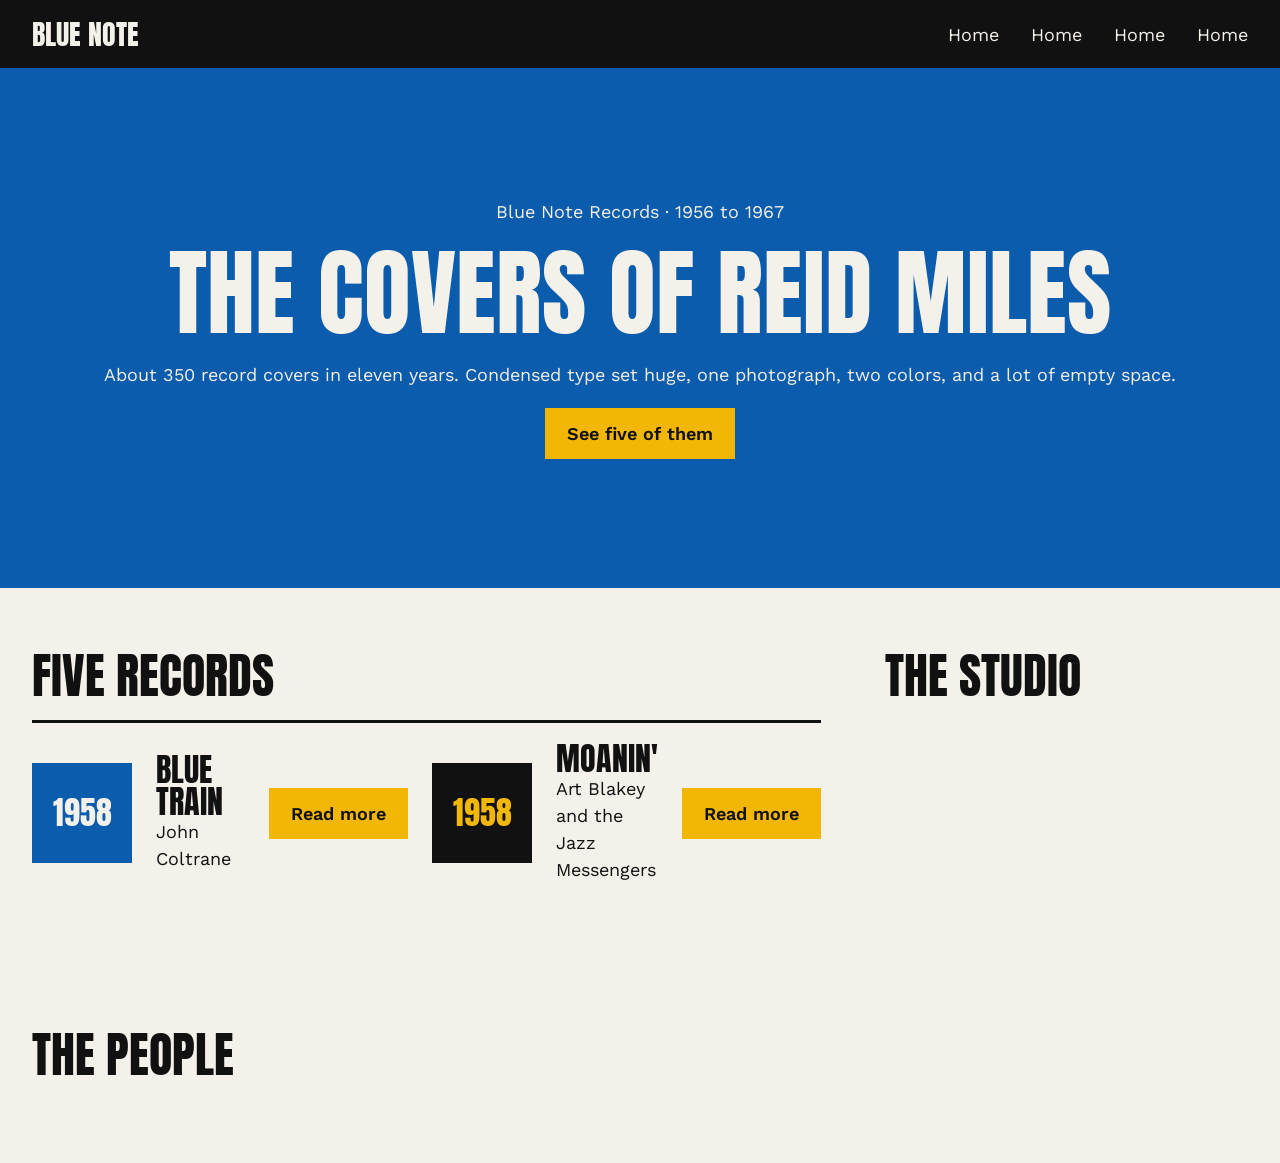
==== pages/blue-note.html @ 5b4d7a20 "body additions" ====
<!DOCTYPE html>
<html lang="en">
<head>
    <meta charset="UTF-8">
    <meta name="viewport" content="width=device-width, initial-scale=1.0">
    <title>Blue Note, the covers of Reid Miles</title>

    <link rel="preconnect" href="https://fonts.googleapis.com">
    <link rel="preconnect" href="https://fonts.gstatic.com" crossorigin>
    <link href="https://fonts.googleapis.com/css2?family=Anton&family=Work+Sans:wght@400;600&display=swap" rel="stylesheet">

    <link rel="stylesheet" href="../css/styles.css">
</head>
<body>

<header class="site-header">
    <a class="logo" href="../index.html">Blue Note</a>
    <nav>
        <ul>
            <li><a href="../index.html">Home</a></li>
            <li><a href="#records">Home</a></li>
            <li><a href="#people">Home</a></li>
            <li><a href="#sources">Home</a></li>
        </ul>
    </nav>
</header>

<section class="hero">
    <p>Blue Note Records &middot; 1956 to 1967</p>
    <h1>The covers of Reid Miles</h1>
    <p>About 350 record covers in eleven years.
        Condensed type set huge, one photograph, two colors,
        and a lot of empty space.</p>
    <a class="button" href="#records">See five of them</a>
</section>

<section class="records" id="records">
    <h2>Five records</h2>

    <article class="album">
        <div class="swatch blue">1958</div>
        <div class="info">
            <h3>Blue Train</h3>
            <p>John Coltrane</p>
        </div>
        <a class="button" href="https://en.wikipedia.org/wiki/Blue_Train_(album)">Read more</a>
        
        <div class="swatch ink">1958</div>
        <div class="info">
            <h3>Moanin'</h3>
            <p>	Art Blakey and the Jazz Messengers</p>
        </div>
        <a class="button" href="https://en.wikipedia.org/wiki/Moanin%27">Read more</a>


    </article>

</section>

<aside class="studio">
    <h2>The Studio</h2>
</aside>

<section class="people" id="people">
    <h2>The people</h2>
</section>


</body>
</html>
---- css/styles.css ----
* {
    box-sizing: border-box;
    margin: 0;
    padding: 0;
}

body {
    display: grid;
    grid-template-columns: 2fr 1fr;
    background: #F4F1EA;
    color:#111111;
    font-family: 'Work Sans', sans-serif;
    font-size: 18px;
    line-height: 1.5;
}

h1, h2, h3, .logo, .swatch {
    font-family: 'Anton', sans-serif;
    font-weight: 400;
    text-transform: uppercase;
    line-height: 1;
}

.site-header {
    display: flex;
    justify-content: space-between;
    align-items: center;
    padding: 20px 32px;
    background: #111111;
    color:#F4F1EA;
}

.site-header a {
    color: #F4F1EA;
    text-decoration: none;
}

.logo {
    font-size: 28px;
}

nav ul {
    display: flex;
    gap: 32px;
    list-style: none;
}

.hero {
    display: flex;
    flex-direction: column;
    justify-content: center;
    align-items: center;
    gap: 20px;
    min-height: 520px;
    padding: 48px 32px;
    background: #0B5CAD;
    color:#F4F1EA;
    text-align: center;
}

.hero h1 {
    font-size: 96px;
}

.button {
    padding: 12px 22px;
    background: #F2B705;
    color:#111111;
    font-weight: 600;
    text-decoration: none;
}

.site-header, .hero, .people, .site-footer
{
    grid-column: span 2;
}

.records, .studio, .people {
    padding: 64px 32px;
}

h2 {
    font-size: 48px;
    margin-bottom: 20px;
}

h3 {
    font-size: 32px;
}

.album {
    display: flex;
    align-items: center;
    gap: 24px;
    padding: 20px 0;
    border-top: 3px solid #111111;
}

.swatch {
    display: flex;
    justify-content: center;
    align-items: center;
    flex: 0 0 100px;
    height: 100px;
    font-size: 32px;
}

.blue { background: #0B5CAD; color: #F4F1EA}
.ink { background: #111111; color: #F2B705}
.orange { background: #E0592A;}
.yellow { background: #F2B705;}

.info {
    flex: 1;
}
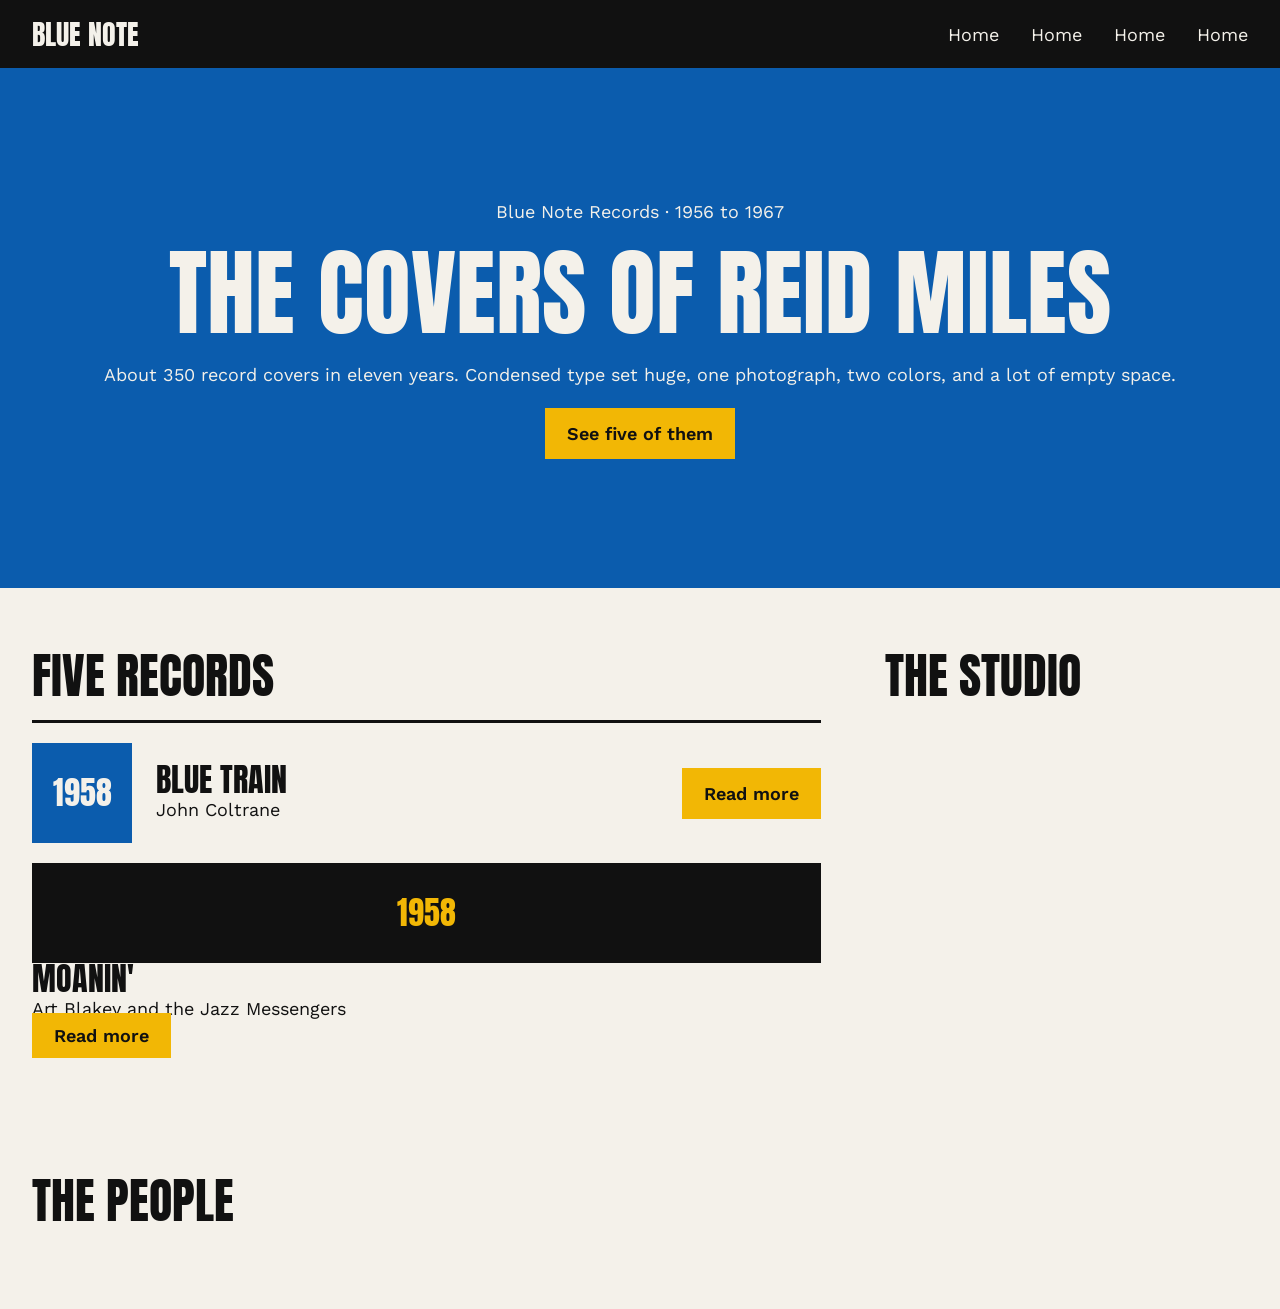
==== commit 4d6cc074: "addition fix" ====
--- a/pages/blue-note.html
+++ b/pages/blue-note.html
@@ -44,15 +44,15 @@
             <p>John Coltrane</p>
         </div>
         <a class="button" href="https://en.wikipedia.org/wiki/Blue_Train_(album)">Read more</a>
-        
+    </article>
+    
+    <article>
         <div class="swatch ink">1958</div>
         <div class="info">
             <h3>Moanin'</h3>
             <p>	Art Blakey and the Jazz Messengers</p>
         </div>
         <a class="button" href="https://en.wikipedia.org/wiki/Moanin%27">Read more</a>
-
-
     </article>
 
 </section>
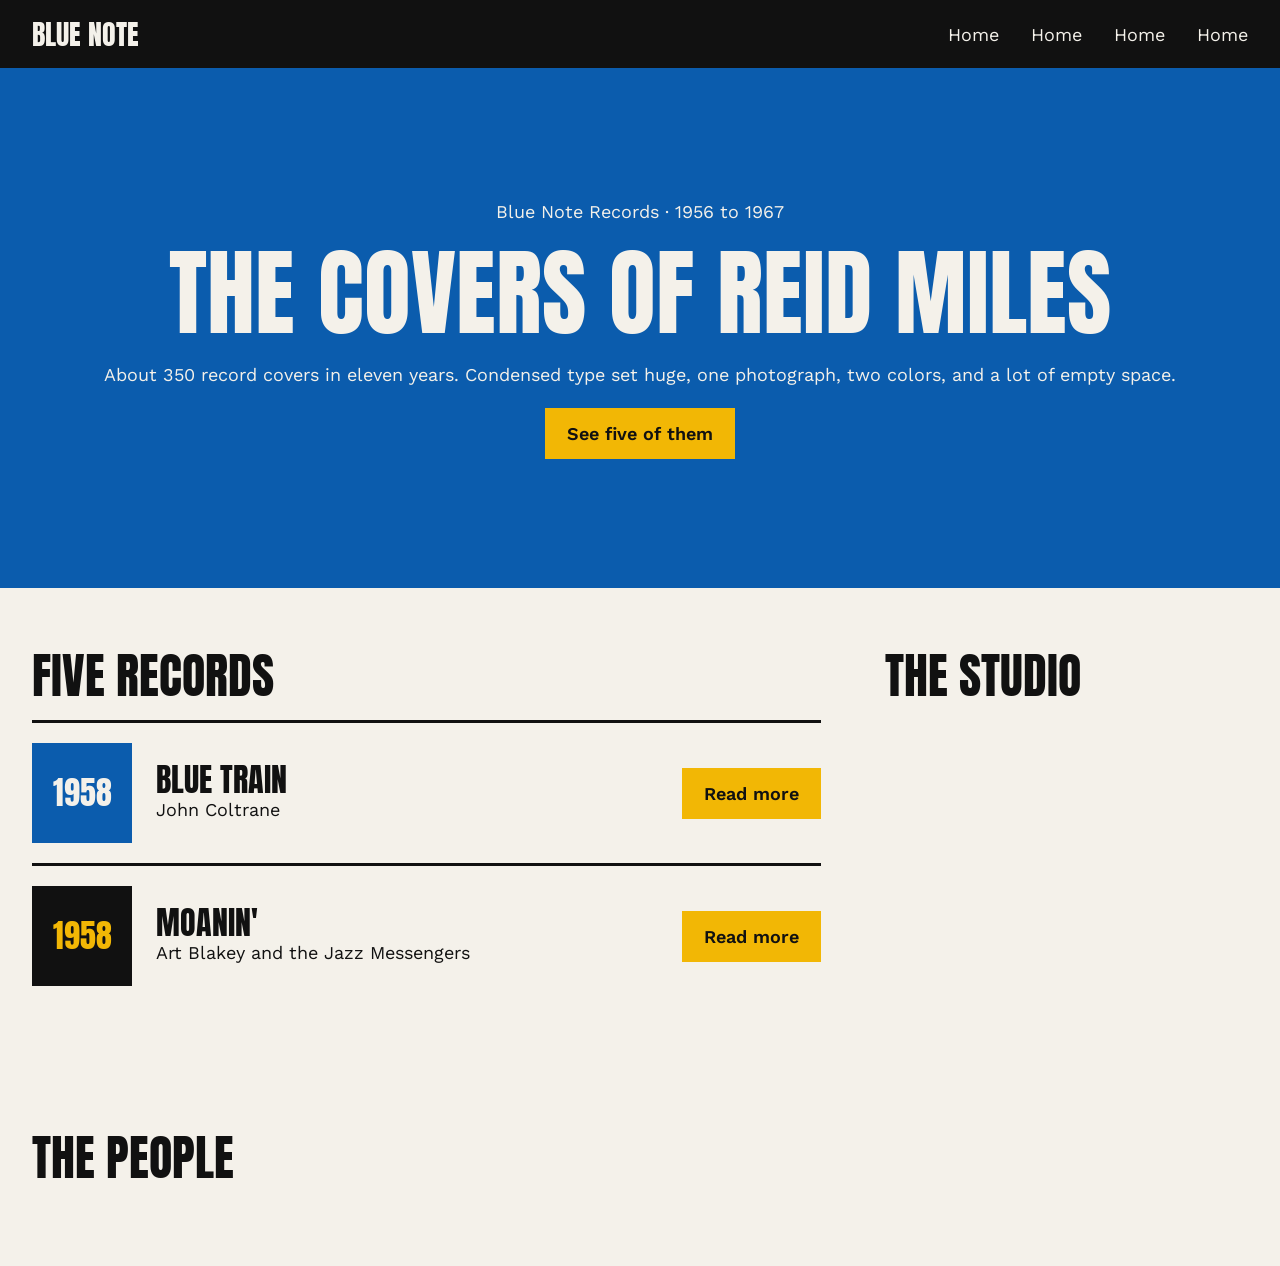
==== commit 4f5390d6: "even more fix" ====
--- a/pages/blue-note.html
+++ b/pages/blue-note.html
@@ -46,7 +46,7 @@
         <a class="button" href="https://en.wikipedia.org/wiki/Blue_Train_(album)">Read more</a>
     </article>
     
-    <article>
+    <article class="album">
         <div class="swatch ink">1958</div>
         <div class="info">
             <h3>Moanin'</h3>
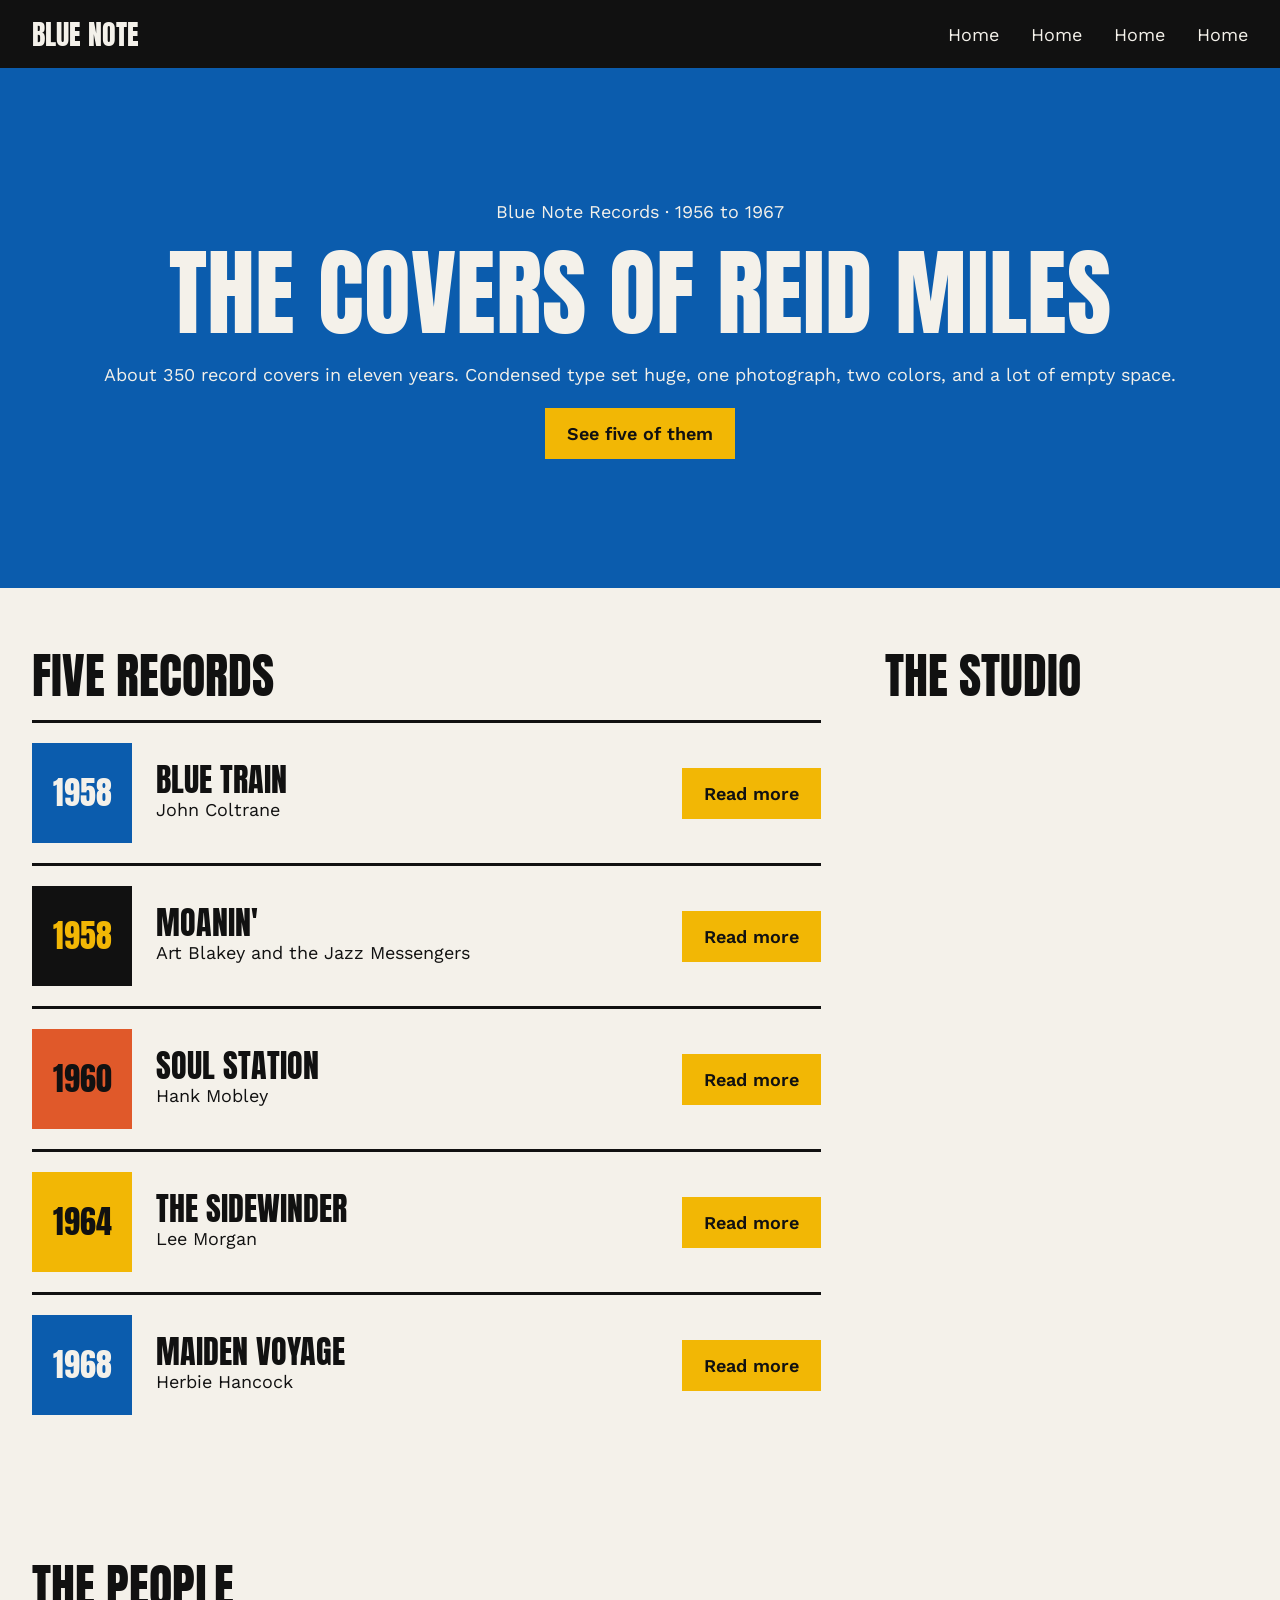
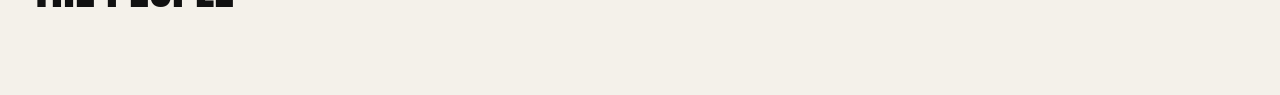
==== commit 06b0c884: "added albums" ====
--- a/pages/blue-note.html
+++ b/pages/blue-note.html
@@ -50,9 +50,36 @@
         <div class="swatch ink">1958</div>
         <div class="info">
             <h3>Moanin'</h3>
-            <p>	Art Blakey and the Jazz Messengers</p>
+            <p>Art Blakey and the Jazz Messengers</p>
         </div>
         <a class="button" href="https://en.wikipedia.org/wiki/Moanin%27">Read more</a>
+    </article>
+
+    <article class="album">
+        <div class="swatch orange">1960</div>
+        <div class="info">
+            <h3>Soul Station</h3>
+            <p>Hank Mobley</p>
+        </div>
+        <a class="button" href="https://en.wikipedia.org/wiki/Soul_Station">Read more</a>
+    </article>
+
+    <article class="album">
+        <div class="swatch yellow">1964</div>
+        <div class="info">
+            <h3>The Sidewinder</h3>
+            <p>Lee Morgan</p>
+        </div>
+        <a class="button" href="en.wikipedia.org/wiki/The_Sidewinder">Read more</a>
+    </article>
+
+    <article class="album">
+        <div class="swatch blue">1968</div>
+        <div class="info">
+            <h3>Maiden Voyage</h3>
+            <p>Herbie Hancock</p>
+        </div>
+        <a class="button" href="https://en.wikipedia.org/wiki/Maiden_Voyage_(Herbie_Hancock_album)">Read more</a>
     </article>
 
 </section>
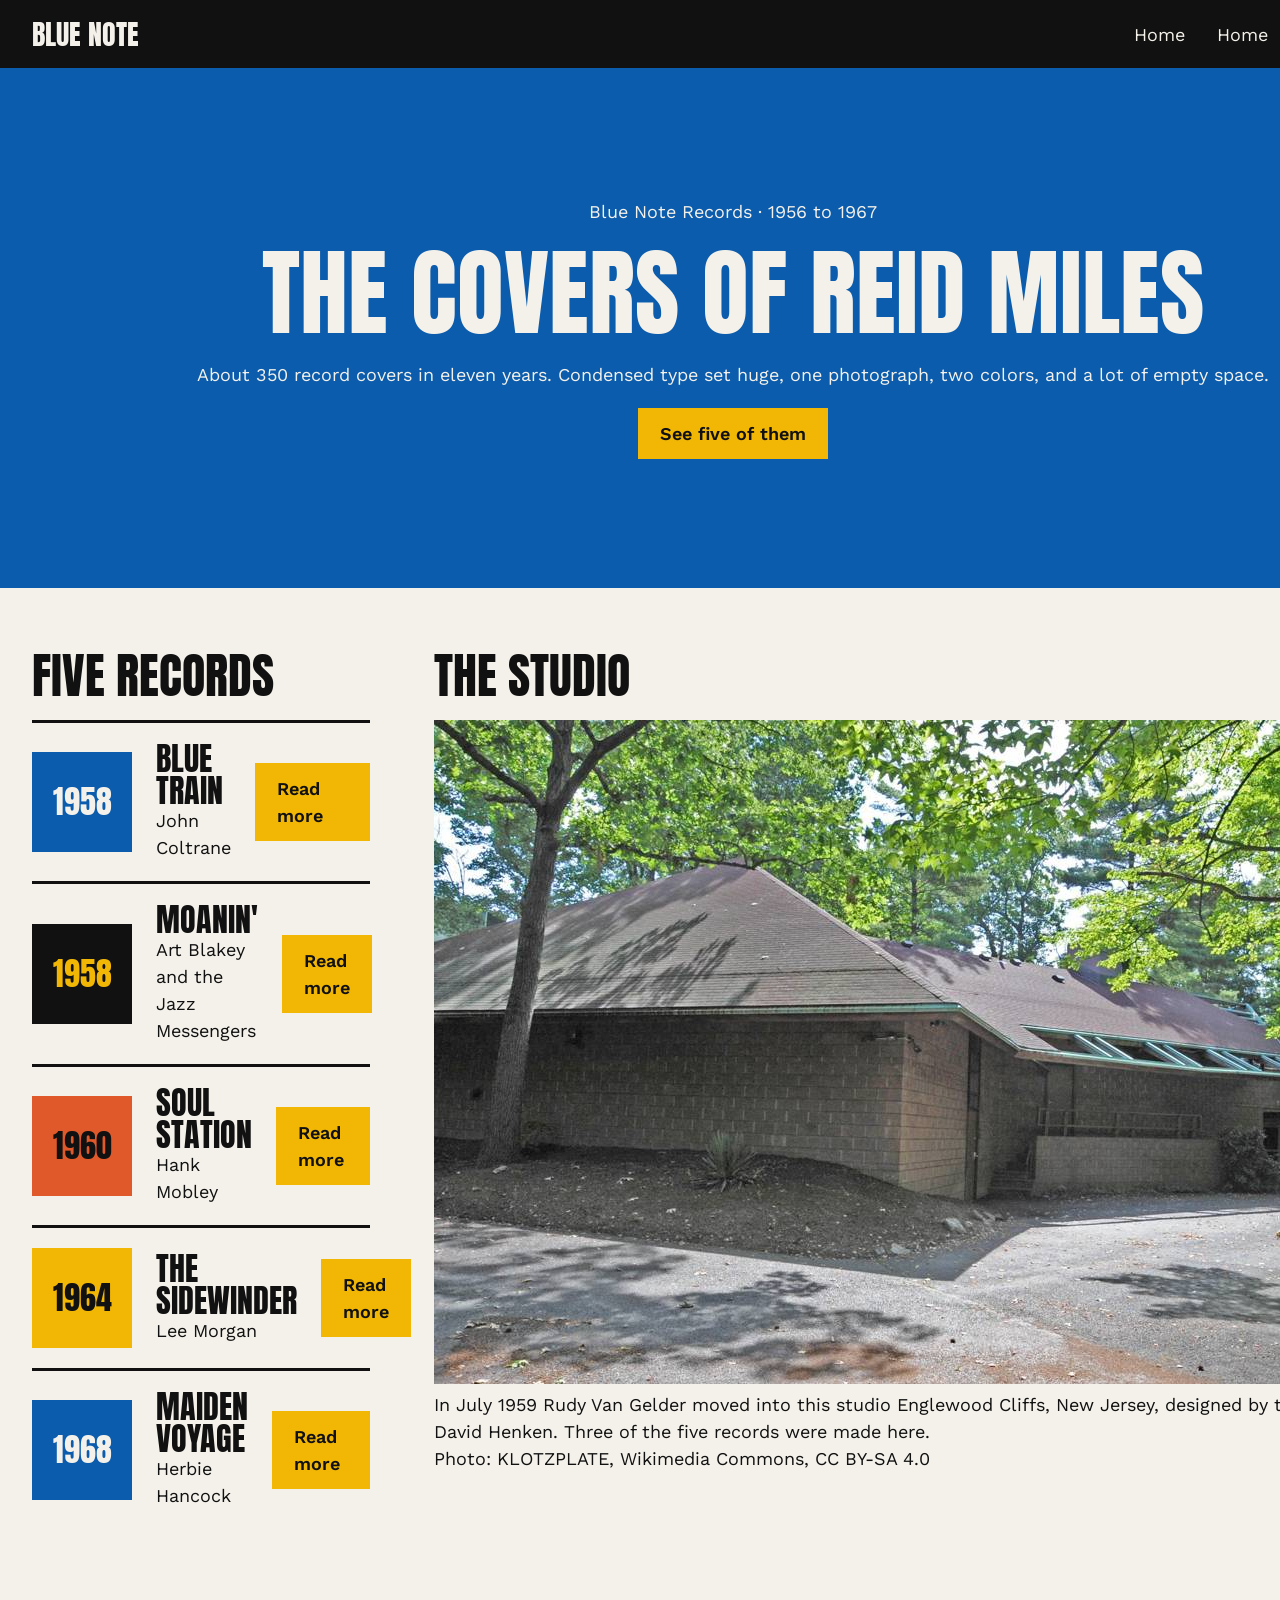
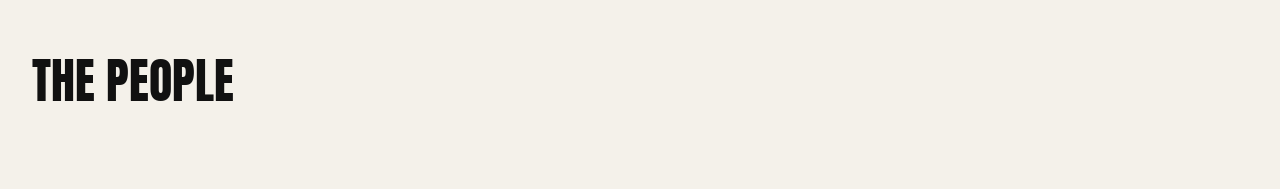
==== commit f7478b9c: "added studio info" ====
--- a/pages/blue-note.html
+++ b/pages/blue-note.html
@@ -85,7 +85,11 @@
 </section>
 
 <aside class="studio">
-    <h2>The Studio</h2>
+    <h2>The studio</h2>
+    <img src="../images/van-gelder-studio.jpg" width="1000" height="664"
+        alt="The low brick Van Gelder Studio under tall trees in Englewood Cliffs, New Jersey">
+    <p>In July 1959 Rudy Van Gelder moved into this studio Englewood Cliffs, New Jersey, designed by the architect David Henken. Three of the five records were made here.</p>
+    <p>Photo: KLOTZPLATE, Wikimedia Commons, CC BY-SA 4.0</p>
 </aside>
 
 <section class="people" id="people">
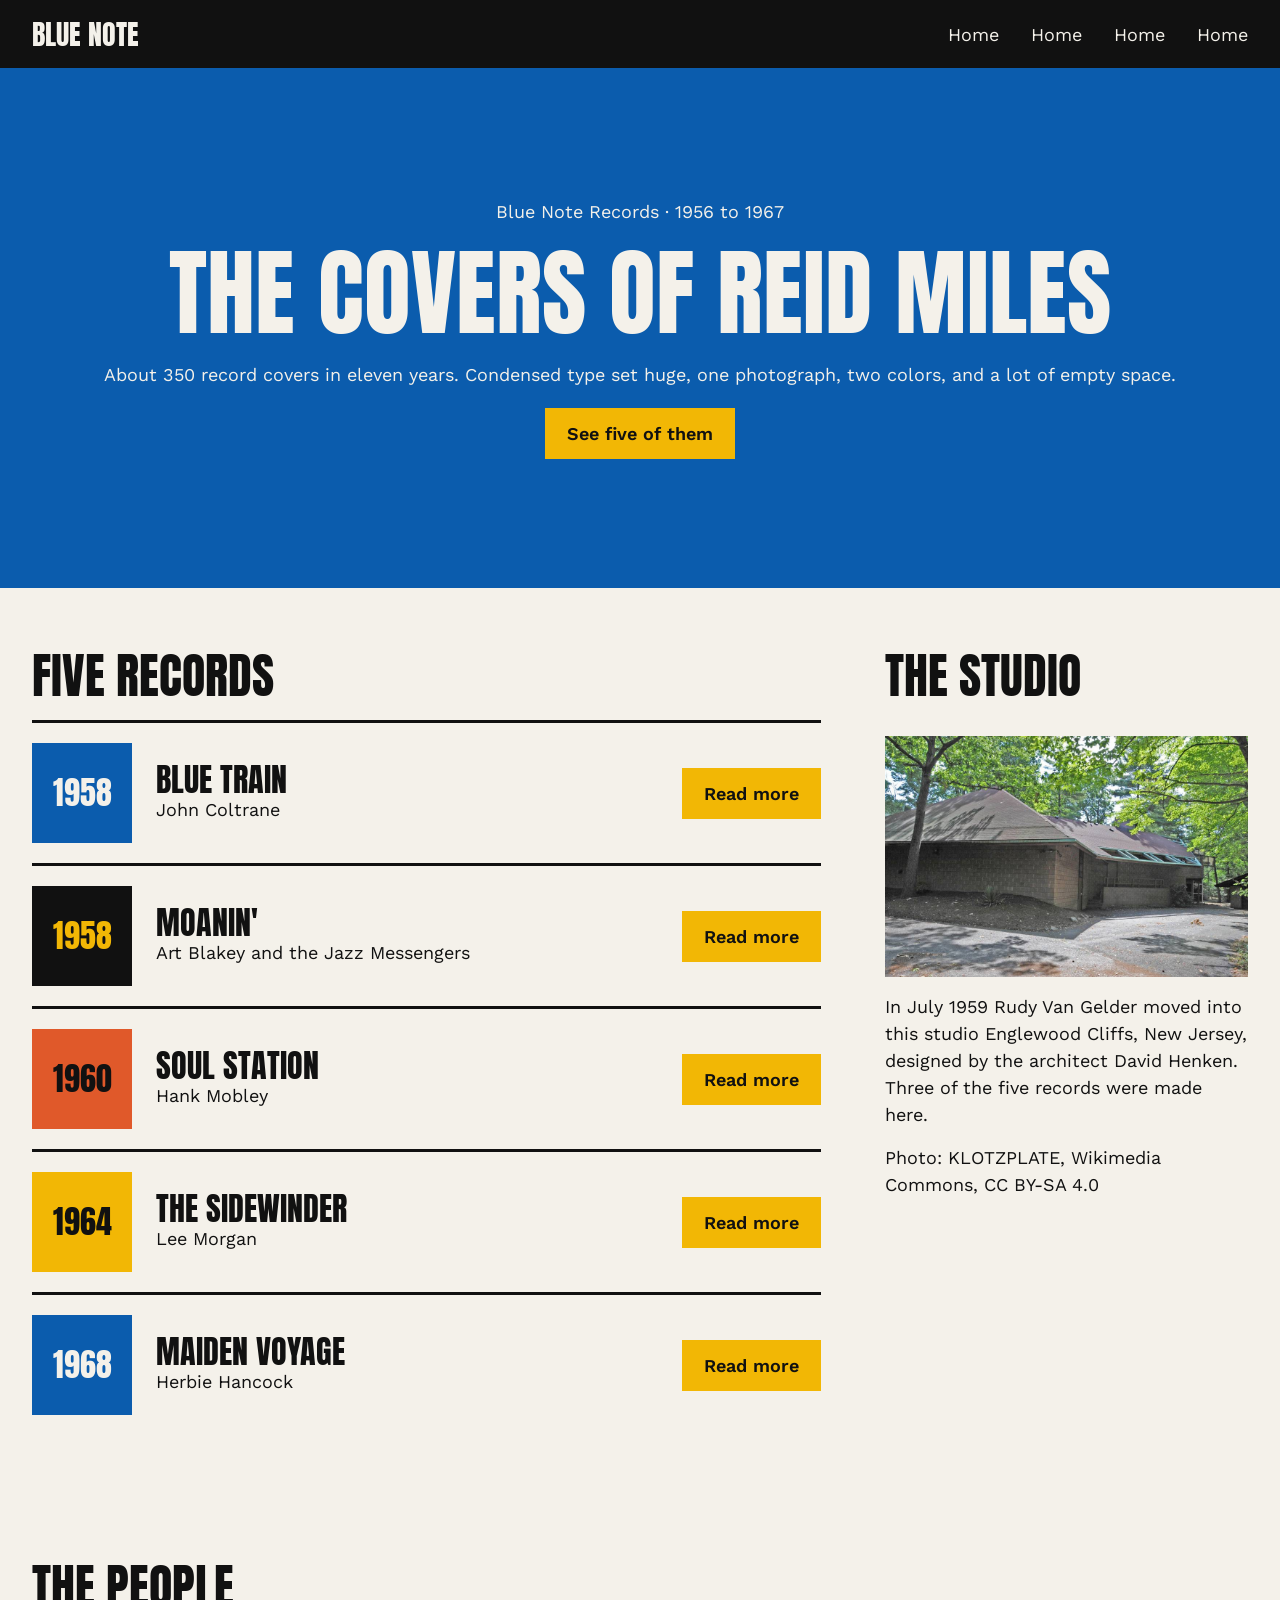
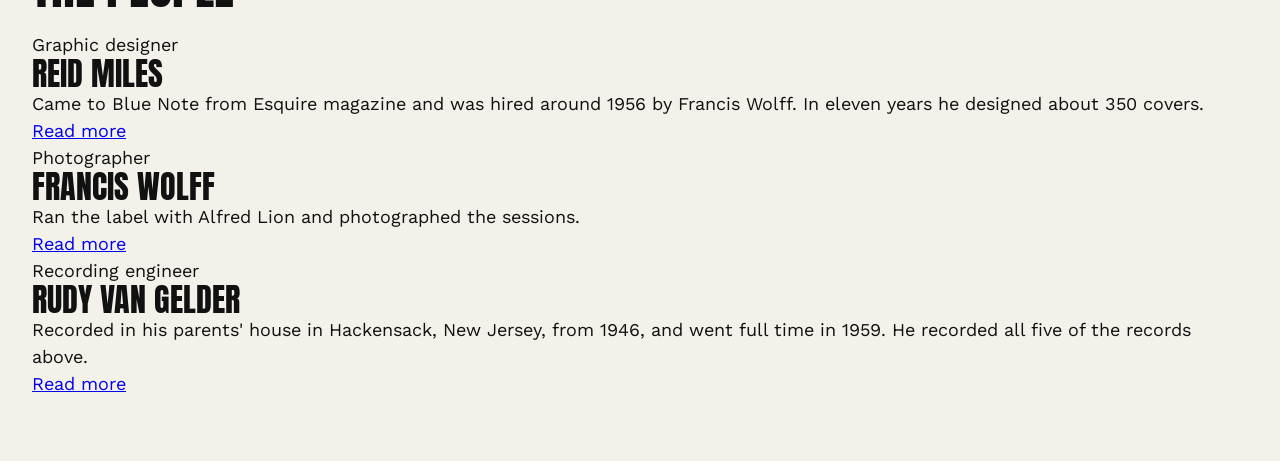
==== commit 0ec6509d: "added people" ====
--- a/pages/blue-note.html
+++ b/pages/blue-note.html
@@ -94,6 +94,35 @@
 
 <section class="people" id="people">
     <h2>The people</h2>
+    <div class="cards">
+
+        <article class="person">
+            <div>
+                <p>Graphic designer</p>
+                <h3>Reid Miles</h3>
+                <p>Came to Blue Note from Esquire magazine and was hired around 1956 by Francis Wolff. In eleven years he designed about 350 covers.</p>
+            </div>
+            <a href="https://en.wikipedia.org/wiki/Reid_Miles">Read more</a>
+        </article>
+
+        <article class="person">
+            <div>
+                <p>Photographer</p>
+                <h3>Francis Wolff</h3>
+                <p>Ran the label with Alfred Lion and photographed the sessions.</p>
+            </div>
+            <a href="https://en.wikipedia.org/wiki/Francis_Wolff">Read more</a>
+        </article>
+
+        <article class="person">
+            <div>
+                <p>Recording engineer</p>
+                <h3>Rudy Van Gelder</h3>
+                <p>Recorded in his parents' house in Hackensack, New Jersey, from 1946, and went full time in 1959. He recorded all five of the records above.</p>
+            </div>
+            <a href="https://en.wikipedia.org/wiki/Rudy_Van_Gelder">Read more</a>
+        </article>
+    </div>
 </section>
 
 
--- a/css/styles.css
+++ b/css/styles.css
@@ -112,4 +112,15 @@
 
 .info {
     flex: 1;
+}
+
+.studio {
+    display: flex;
+    flex-direction: column;
+    gap: 16px;
+}
+
+.studio img {
+    width: 100%;
+    height: auto;
 }
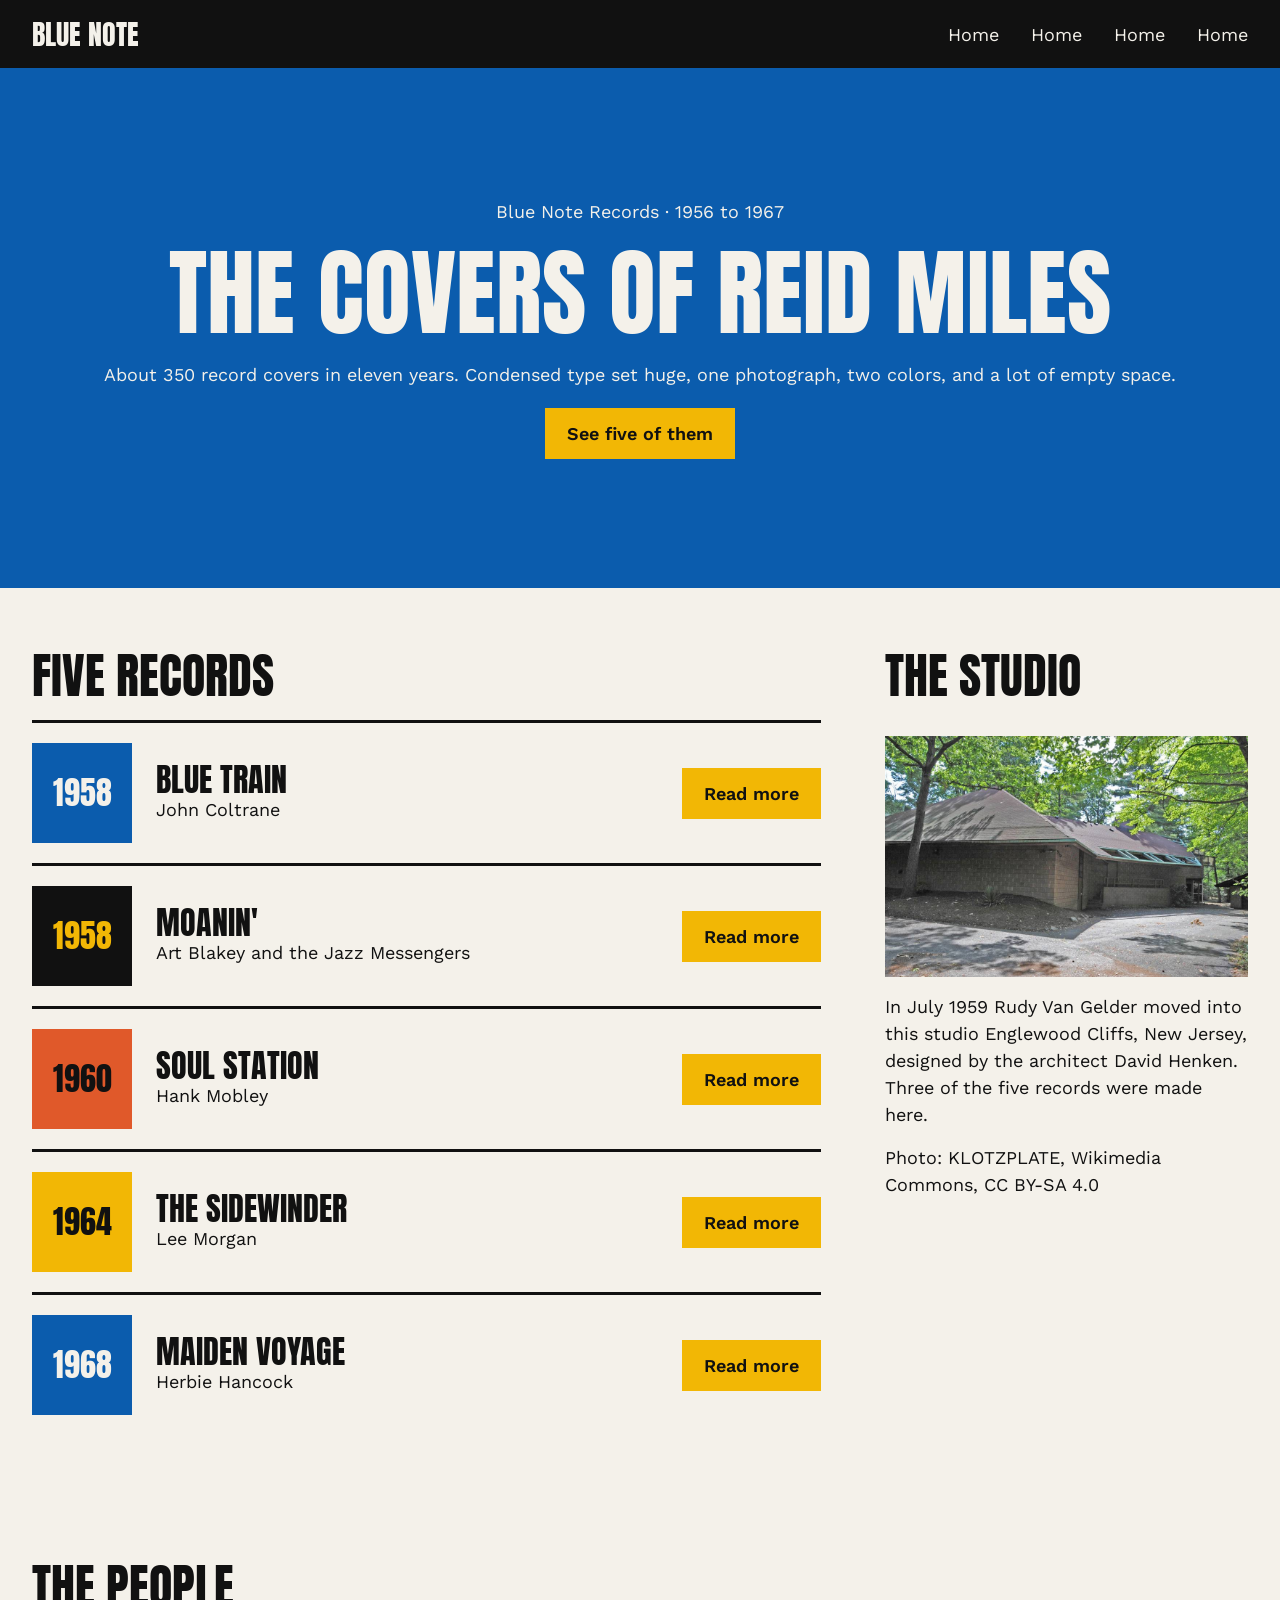
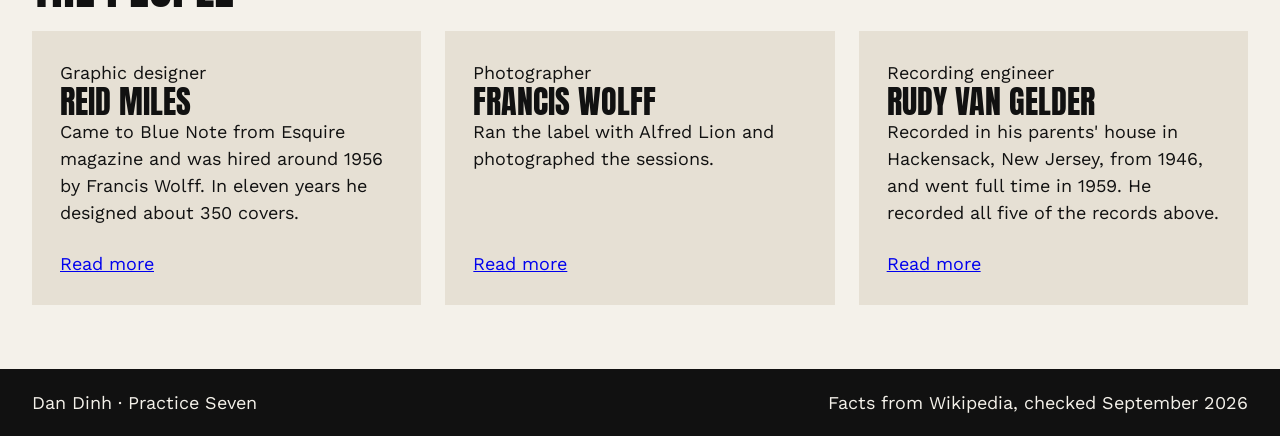
==== commit f68ec04d: "footer" ====
--- a/pages/blue-note.html
+++ b/pages/blue-note.html
@@ -125,6 +125,10 @@
     </div>
 </section>
 
+<footer class="site-footer" id="sources">
+    <p>Dan Dinh &middot; Practice Seven</p>
+    <p>Facts from Wikipedia, checked September 2026</p>
+</footer>
 
 </body>
 </html>
--- a/css/styles.css
+++ b/css/styles.css
@@ -21,7 +21,7 @@
     line-height: 1;
 }
 
-.site-header {
+.site-header, .site-footer{
     display: flex;
     justify-content: space-between;
     align-items: center;
@@ -123,4 +123,19 @@
 .studio img {
     width: 100%;
     height: auto;
+}
+
+.cards {
+    display: flex;
+    gap: 24px;
+}
+
+.person {
+    flex: 1;
+    display: flex;
+    flex-direction: column;
+    justify-content: space-between;
+    gap: 24px;
+    padding: 28px;
+    background: #E6E0D4;
 }
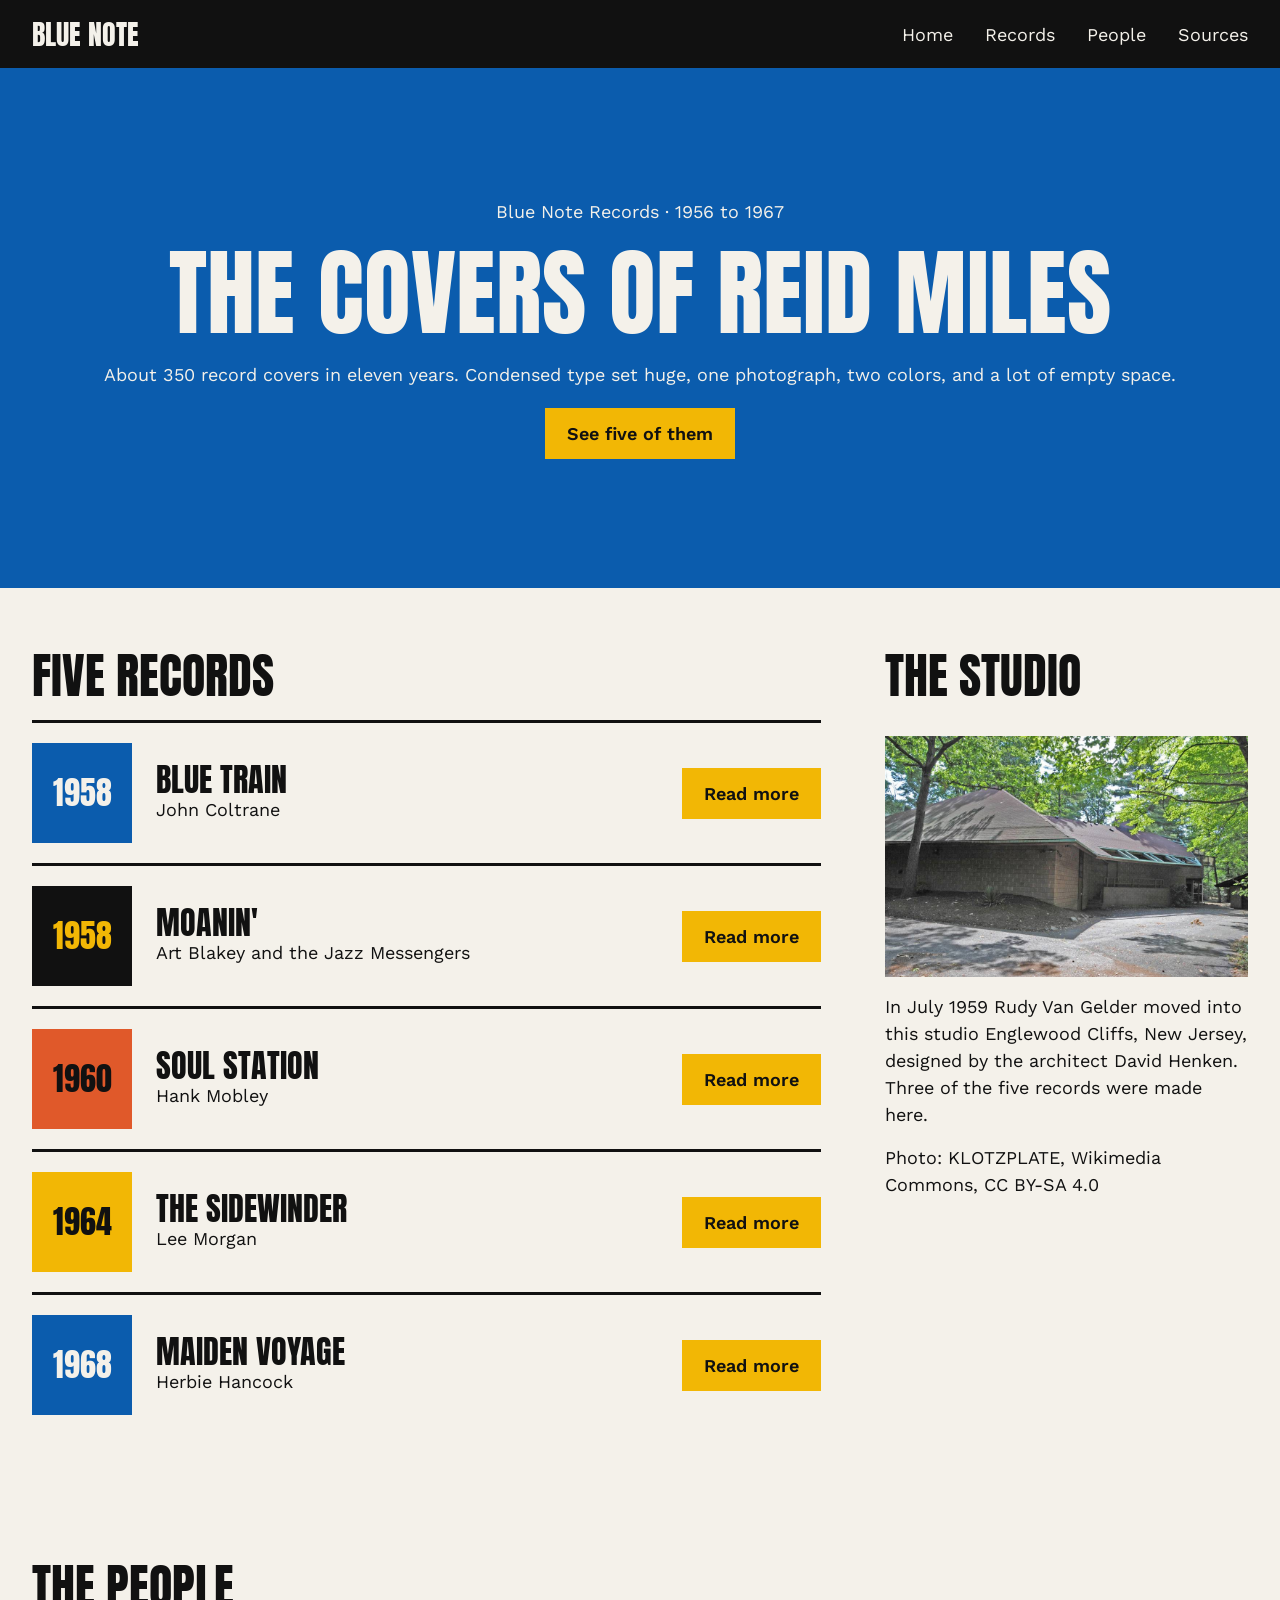
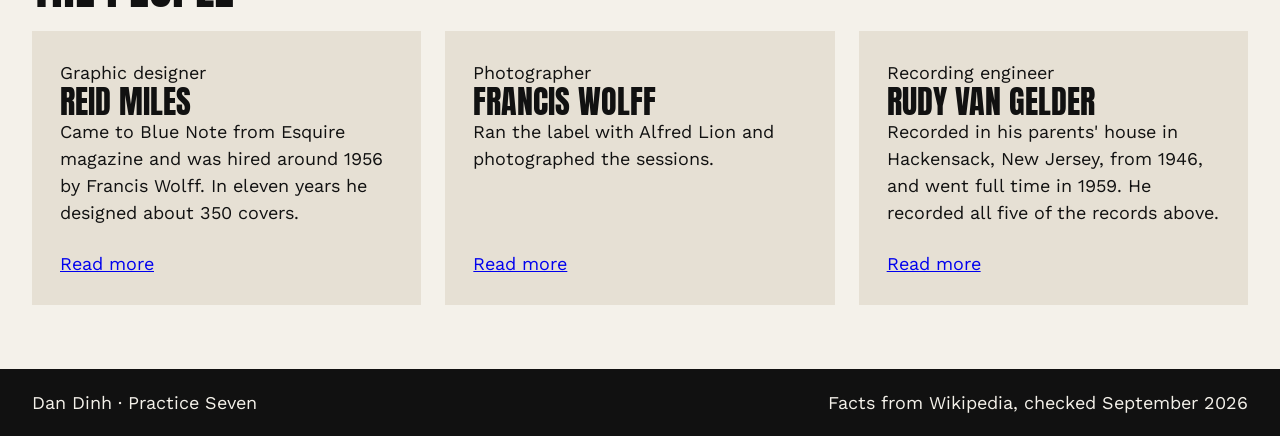
==== commit 1491952e: "list fix" ====
--- a/pages/blue-note.html
+++ b/pages/blue-note.html
@@ -18,9 +18,9 @@
     <nav>
         <ul>
             <li><a href="../index.html">Home</a></li>
-            <li><a href="#records">Home</a></li>
-            <li><a href="#people">Home</a></li>
-            <li><a href="#sources">Home</a></li>
+            <li><a href="#records">Records</a></li>
+            <li><a href="#people">People</a></li>
+            <li><a href="#sources">Sources</a></li>
         </ul>
     </nav>
 </header>
